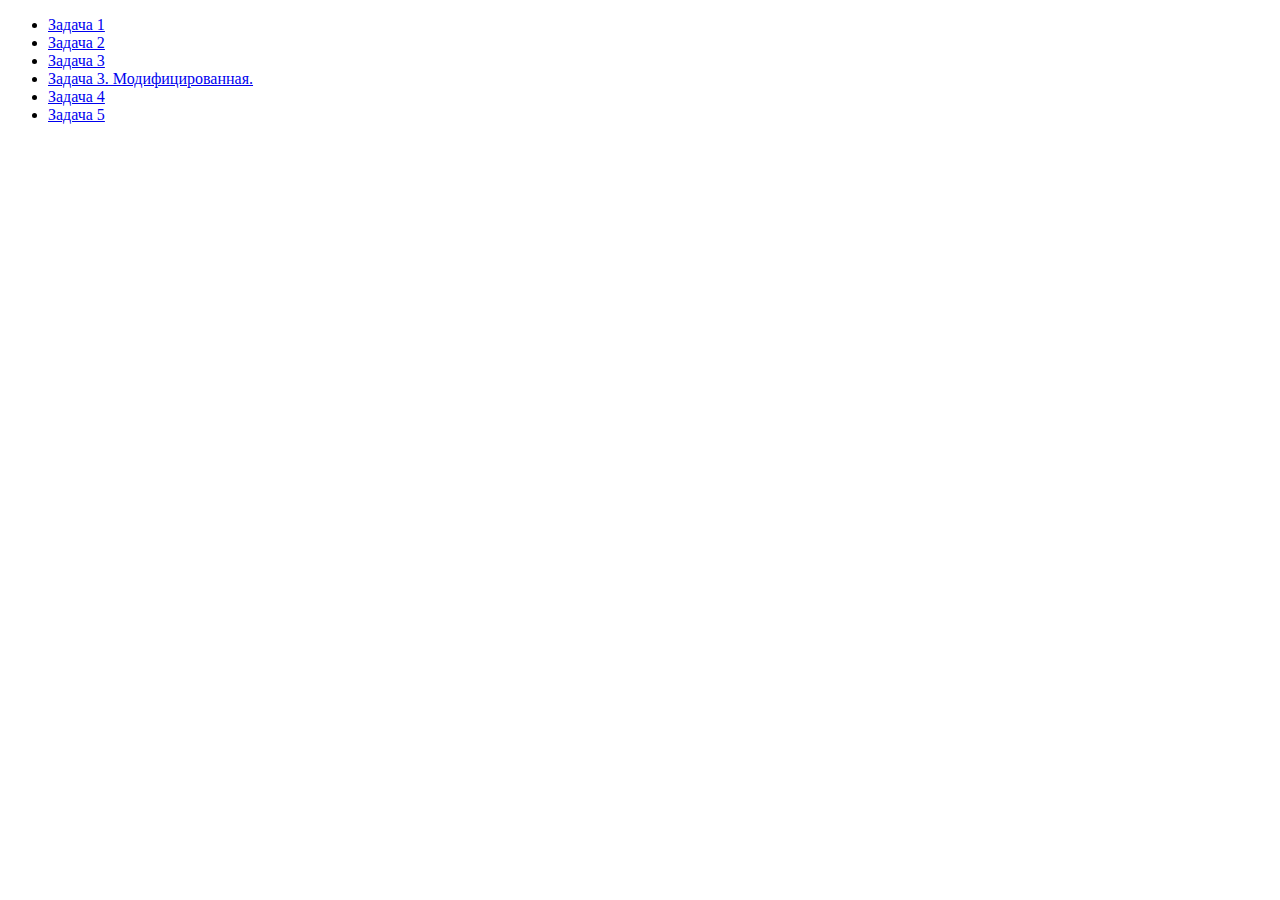
==== index.html @ bbe676ac "init task" ====
<!DOCTYPE html>
<html lang="en">
<head>
    <meta charset="UTF-8">
    <title>JS-Start</title>
</head>
<body>
<ul>
  <li>
    <a href="task1/index.html">Задача 1</a>
  </li>
  <li>
    <a href="task2/index.html">Задача 2</a>
  </li>
  <li>
    <a href="task3/index.html">Задача 3</a>
  </li>
  <li>
    <a href="task3_modified/index.html">Задача 3. Модифицированная.</a>
  </li>
  <li>
    <a href="task4/index.html">Задача 4</a>
  </li>
  <li>
    <a href="task5/index.html">Задача 5</a>
  </li>
</ul>
</body>
</html>
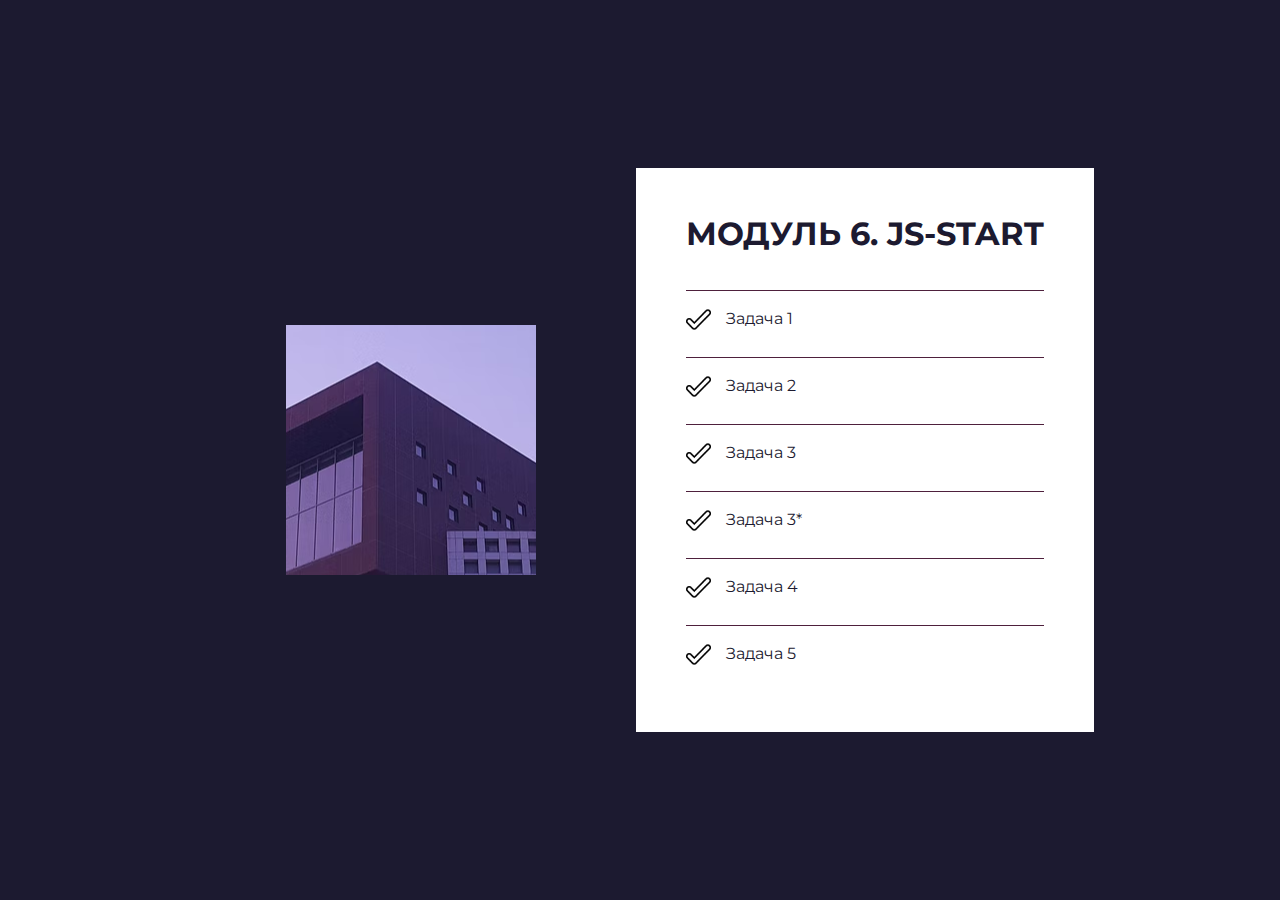
==== commit 5960fb8e: "Improve solution and add styles" ====
--- a/index.html
+++ b/index.html
@@ -3,27 +3,42 @@
 <head>
     <meta charset="UTF-8">
     <title>JS-Start</title>
+    
+    <link rel="preconnect" href="https://fonts.googleapis.com">
+    <link rel="preconnect" href="https://fonts.gstatic.com" crossorigin>
+    <link href="https://fonts.googleapis.com/css2?family=Montserrat&display=swap" rel="stylesheet">
+    
+    <link href="css/style.css" rel="stylesheet" type="text/css">
+
 </head>
 <body>
-<ul>
-  <li>
-    <a href="task1/index.html">Задача 1</a>
-  </li>
-  <li>
-    <a href="task2/index.html">Задача 2</a>
-  </li>
-  <li>
-    <a href="task3/index.html">Задача 3</a>
-  </li>
-  <li>
-    <a href="task3_modified/index.html">Задача 3. Модифицированная.</a>
-  </li>
-  <li>
-    <a href="task4/index.html">Задача 4</a>
-  </li>
-  <li>
-    <a href="task5/index.html">Задача 5</a>
-  </li>
-</ul>
+<div class="container">
+    
+    <div class="logo"></div>
+    
+    <div class="content">
+    <h1>Модуль 6. JS-Start</h1>
+      <ul>
+          <li>
+            <a href="task1/index.html">Задача 1</a>
+          </li>
+          <li>
+            <a href="task2/index.html">Задача 2</a>
+          </li>
+          <li>
+            <a href="task3/index.html">Задача 3</a>
+          </li>
+          <li>
+            <a href="task3_modified/index.html" title="Модифицированная">Задача 3*</a>
+          </li>
+          <li>
+            <a href="task4/index.html">Задача 4</a>
+          </li>
+          <li>
+            <a href="task5/index.html">Задача 5</a>
+          </li>
+      </ul>
+    </div>
+</div>
 </body>
 </html>--- a/css/style.css
+++ b/css/style.css
@@ -0,0 +1,71 @@
+* {
+   margin: 0;
+   padding: 0;
+   box-sizing: border-box;
+}
+
+body {
+   font-family: 'Montserrat', sans-serif;
+   line-height: 1;
+   background-color: #1C1A30;
+}
+
+h1 {
+   margin-bottom: 40px;
+   color: #1C1A30;
+   text-transform: uppercase;
+}
+
+a {
+   text-decoration: none;
+   color: #1C1A30;
+}
+
+
+.container {
+    width: 100%;
+    height: 100%;
+    position: fixed;
+    display: flex;
+    flex-direction: row;
+    align-items: center;
+    align-content: center;
+    justify-content: center;
+    overflow: auto;
+
+}
+
+
+.logo {
+  margin: 100px;
+   background: url('../css/img/firstPageLogo.jpg') center no-repeat;
+   width: 250px;
+   height: 250px;
+}
+
+
+.content {
+ background-color: #fff;
+ padding: 50px;
+}
+
+.content li {
+   background: url('../css/img/marker.png') left no-repeat;
+   
+   position: relative;
+   padding: 20px 40px;
+   margin-bottom: 10px;
+   list-style-type: none; 
+   border-top: 1px solid #4E203C;
+}
+
+
+.content li:last-child {
+   margin-bottom: 0;
+}
+
+
+.content li:hover {
+   background: url('../css/img/marker_hover.png') left no-repeat;
+   border-color: #FC5135;
+}
